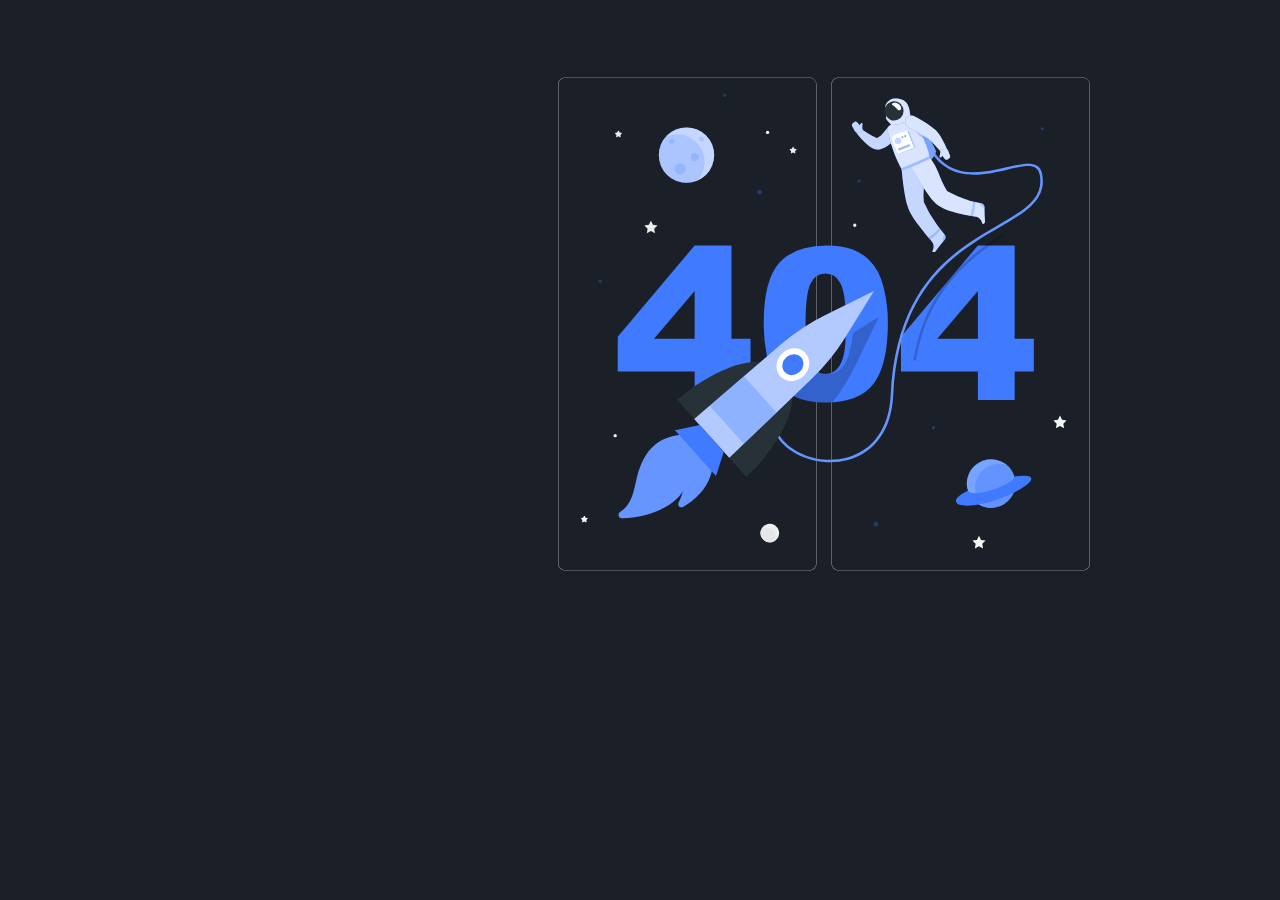
==== segundo.html @ 754138bb "atualização" ====
<!DOCTYPE html>
<html lang="en">
<head>
    <meta charset="UTF-8">
    <meta http-equiv="X-UA-Compatible" content="IE=edge">
    <meta name="viewport" content="width=device-width, initial-scale=1.0">
    <link rel="stylesheet" href="style.css">
    <title>404</title>
</head>
<body>
    <div class="error">
    <img src="404error.svg" alt="404image">
    <div>
</body>
</html>
---- style.css ----
body{
    background-color: #1B1F27;
    font-family: Arial, Helvetica, sans-serif;
    overflow: hidden;
}

.area-login{
    display: flex;
    align-items: center;
    height: 100vh;
    justify-content: center;
    align-items: center;
}

.login{
    display: flex;
    flex-direction: column;
    align-items: center;
    background-color: #181920;
    border-radius: 10px;
    width: 355px;
    height: 320px;
    padding: 35px;
}

.login form{
    display: flex;
    width: 100%;
    flex-direction: column;
}

.login input{
    margin-top: 10px;
    background-color: #252A34;
    color: white;
    border: none;
    height: 45px;
    outline: none;
    border-radius: 8px;
    padding-left: 10px;
}

.login img{
   width: 65px;
   height: auto;
   
}

input::placeholder{
    color: white;
    font-size: 14px;
}

p{
    color: white;
}

form [type="submit"]{
    display: block;
    background-color: #5568FE;
    font-size: 20px;
    text-transform: uppercase;
    font-weight: bold;
    cursor: pointer;
}

a {
    color: #5568FE;
    text-decoration: none;
    margin-left: 10px;
}

.error img{
    display: flex;
    width: 50%;
    padding-left: 500px;
}
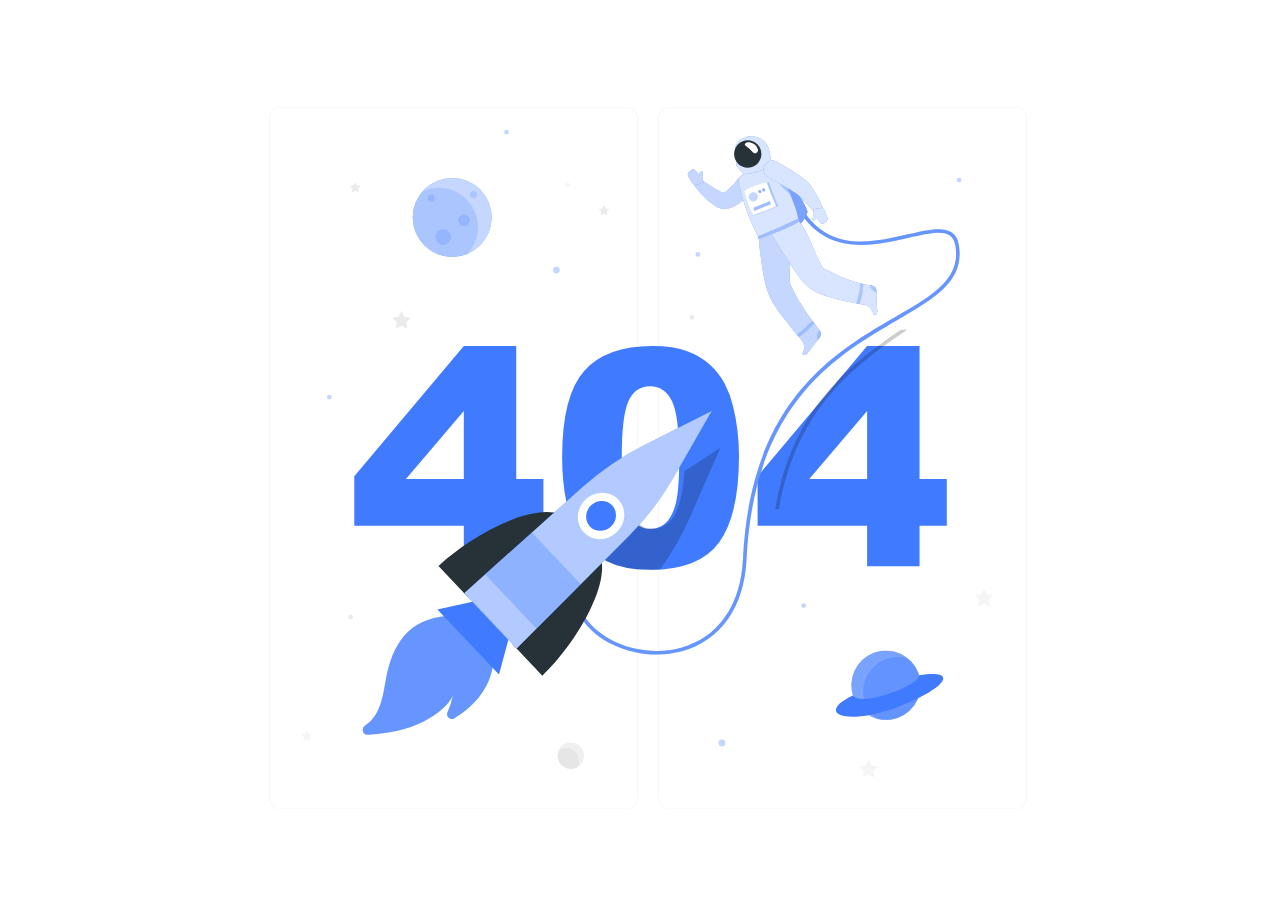
==== commit 70e22b91: "atualização" ====
--- a/segundo.html
+++ b/segundo.html
@@ -4,7 +4,7 @@
     <meta charset="UTF-8">
     <meta http-equiv="X-UA-Compatible" content="IE=edge">
     <meta name="viewport" content="width=device-width, initial-scale=1.0">
-    <link rel="stylesheet" href="style.css">
+    <link rel="stylesheet" href="style2.css">
     <title>404</title>
 </head>
 <body>
--- a/style2.css
+++ b/style2.css
@@ -0,0 +1,5 @@
+.error img{
+    display: flex;
+    width: 100vw;
+    height: 100vh;
+}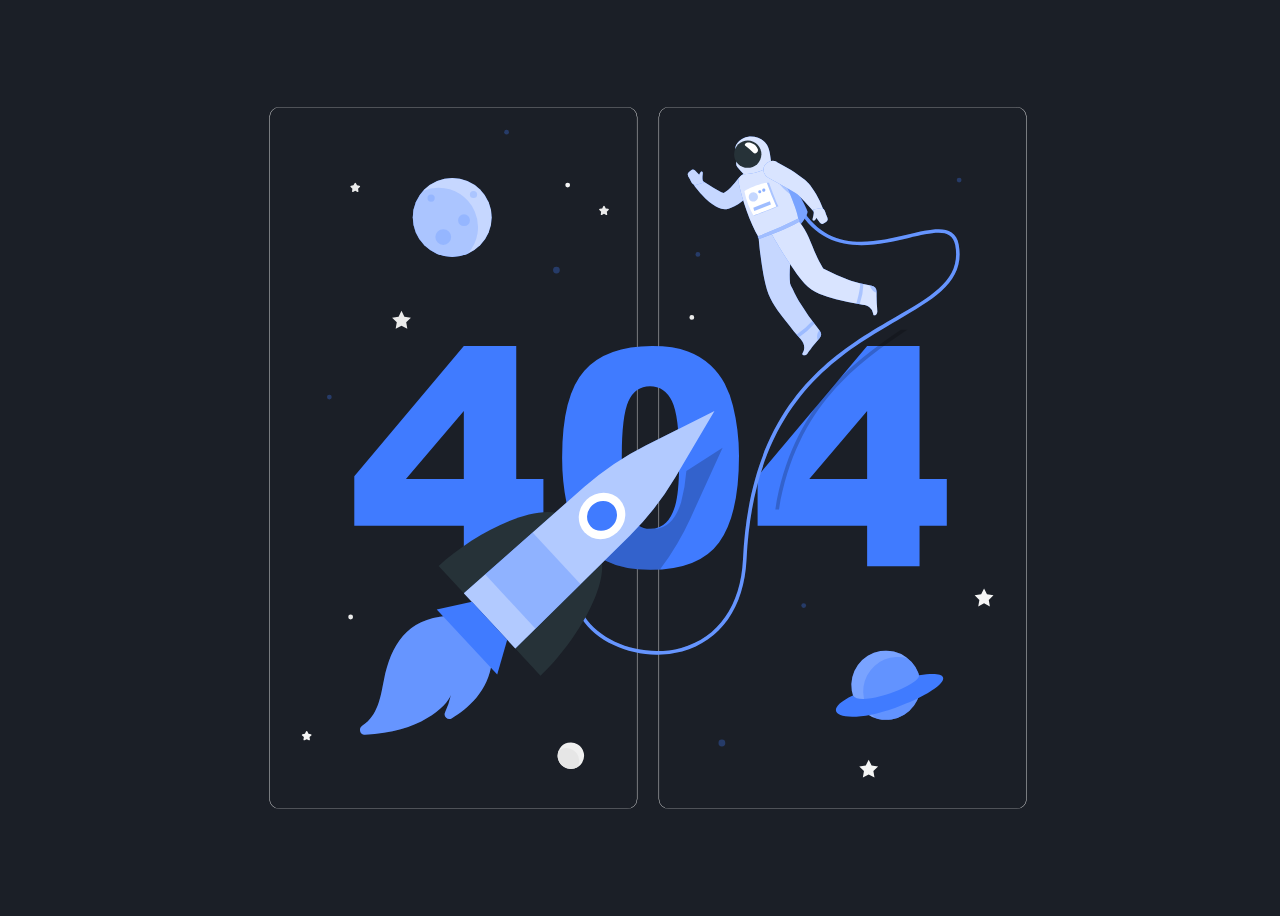
==== commit bfa7f627: "atualização" ====
--- a/segundo.html
+++ b/segundo.html
@@ -4,7 +4,7 @@
     <meta charset="UTF-8">
     <meta http-equiv="X-UA-Compatible" content="IE=edge">
     <meta name="viewport" content="width=device-width, initial-scale=1.0">
-    <link rel="stylesheet" href="style2.css">
+    <link rel="stylesheet" href="style.css">
     <title>404</title>
 </head>
 <body>
--- a/style.css
+++ b/style.css
@@ -0,0 +1,78 @@
+body{
+    background-color: #1B1F27;
+    font-family: Arial, Helvetica, sans-serif;
+    overflow:hidden
+}
+
+.area-login{
+    display: flex;
+    align-items: center;
+    height: 100vh;
+    justify-content: center;
+    align-items: center;
+}
+
+.login{
+    display: flex;
+    flex-direction: column;
+    align-items: center;
+    background-color: #181920;
+    border-radius: 10px;
+    width: 355px;
+    height: 320px;
+    padding: 35px;
+}
+
+.login form{
+    display: flex;
+    width: 100%;
+    flex-direction: column;
+}
+
+.login input{
+    margin-top: 10px;
+    background-color: #252A34;
+    color: white;
+    border: none;
+    height: 45px;
+    outline: none;
+    border-radius: 8px;
+    padding-left: 10px;
+}
+
+.login img{
+   width: 65px;
+   height: auto;
+   
+}
+
+input::placeholder{
+    color: white;
+    font-size: 14px;
+}
+
+p{
+    color: white;
+}
+
+form [type="submit"]{
+    display: block;
+    background-color: #5568FE;
+    font-size: 20px;
+    text-transform: uppercase;
+    font-weight: bold;
+    cursor: pointer;
+}
+
+a {
+    color: #5568FE;
+    text-decoration: none;
+    margin-left: 10px;
+}
+
+.error img{
+    display: flex;
+    width: 100vw;
+    height: 100vh;
+}
+
